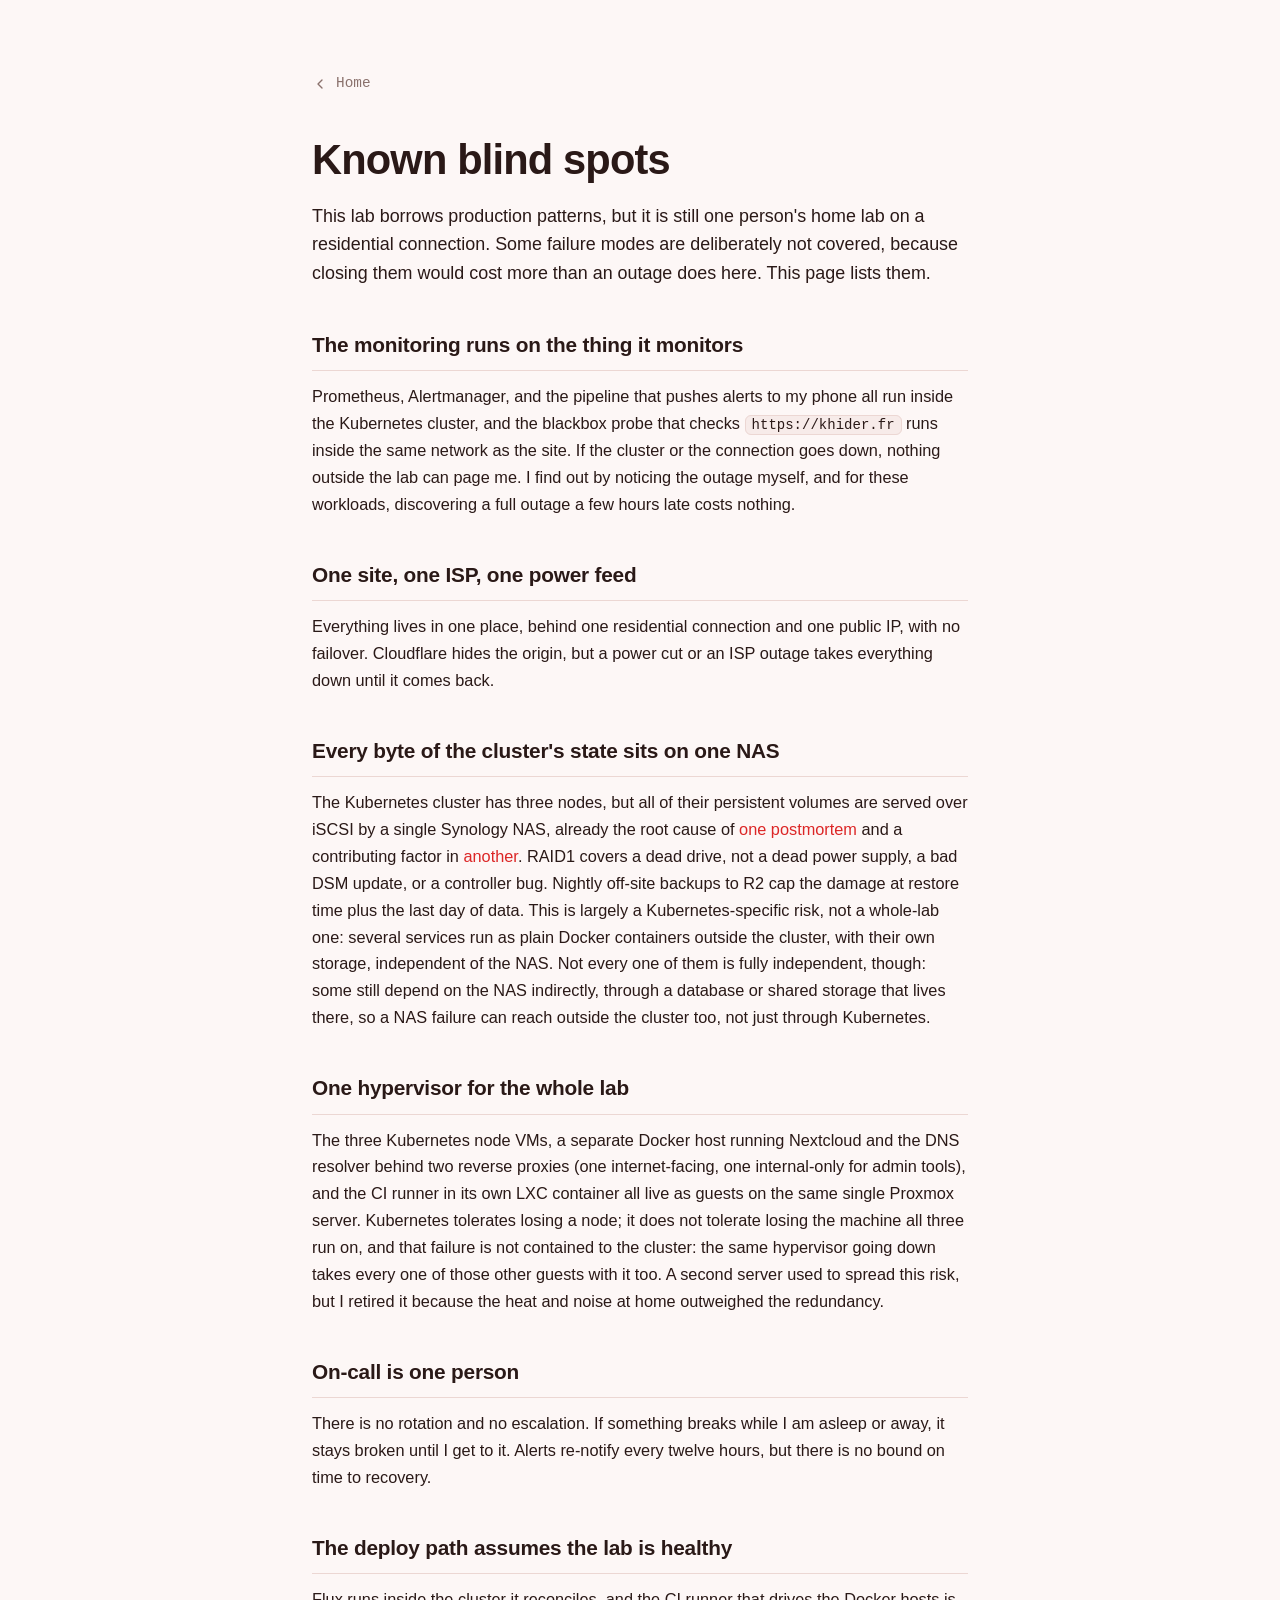
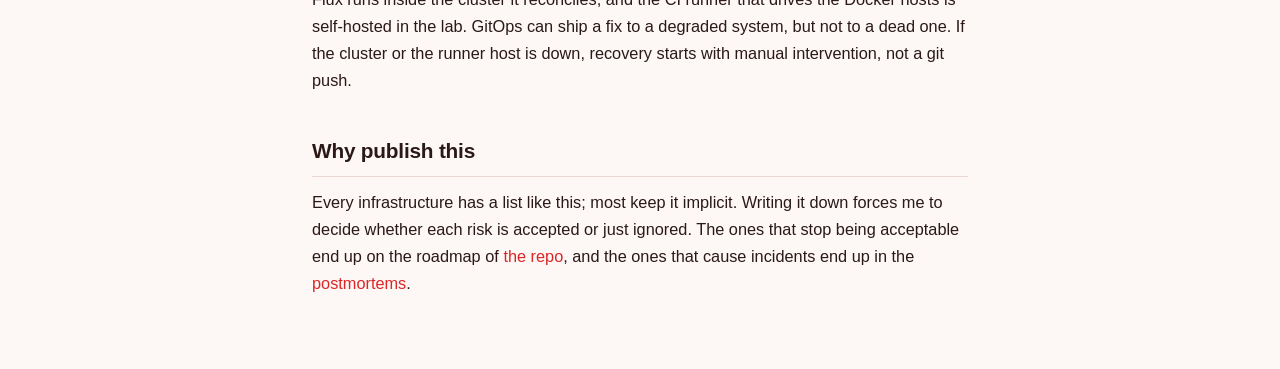
==== blind-spots/index.html @ 189da5d2 "Added 'STATS' button on the main page, and updated the years of experience" ====
<!DOCTYPE html>
<html lang="en">
<head>
  <meta charset="UTF-8" />
  <meta name="viewport" content="width=device-width, initial-scale=1.0" />
  <title>Known blind spots | Tarek KHIDER</title>
  <meta name="description" content="The deliberate weaknesses of the home lab serving this site: in-cluster monitoring, a single site and ISP, one NAS holding the cluster's state, and one hypervisor running everything." />
  <meta name="author" content="Tarek Khider" />
  <meta property="og:title" content="Known blind spots | Tarek Khider" />
  <meta property="og:description" content="Every infrastructure has failure modes it chooses not to cover. These are mine, and why I accept them." />
  <meta property="og:type" content="website" />
  <link rel="icon" href="data:image/svg+xml,<svg xmlns=%22http://www.w3.org/2000/svg%22 viewBox=%220 0 100 100%22><text y=%22.9em%22 font-size=%2290%22>%E2%9C%A6</text></svg>" />
  <link rel="stylesheet" href="/assets/css/style.css?v=13" />
</head>
<body>
  <main class="doc">
    <nav class="topnav">
      <a class="back-link" href="/">
        <svg viewBox="0 0 24 24" fill="none" stroke="currentColor" stroke-width="2" stroke-linecap="round" stroke-linejoin="round" aria-hidden="true">
          <path d="m15 18-6-6 6-6"/>
        </svg>
        Home
      </a>
    </nav>

    <article>
      <header class="post-head">
        <h1>Known blind spots</h1>
      </header>

      <div class="prose">
        <p class="lead">
          This lab borrows production patterns, but it is still one person's home lab
          on a residential connection. Some failure modes are deliberately not
          covered, because closing them would cost more than an outage does here.
          This page lists them.
        </p>

        <h2>The monitoring runs on the thing it monitors</h2>
        <p>
          Prometheus, Alertmanager, and the pipeline that pushes alerts to my phone
          all run inside the Kubernetes cluster, and the blackbox probe that checks
          <code>https://khider.fr</code> runs inside the same network as the site.
          If the cluster or the connection goes down, nothing outside the lab can
          page me. I find out by noticing the outage myself, and for these
          workloads, discovering a full outage a few hours late costs nothing.
        </p>

        <h2>One site, one ISP, one power feed</h2>
        <p>
          Everything lives in one place, behind one residential connection and one
          public IP, with no failover. Cloudflare hides the origin, but a power cut
          or an ISP outage takes everything down until it comes back.
        </p>

        <h2>Every byte of the cluster's state sits on one NAS</h2>
        <p>
          The Kubernetes cluster has three nodes, but all of their persistent volumes
          are served over iSCSI by a single Synology NAS, already the root cause of
          <a href="/postmortems/nvme-iscsi-corruption/">one postmortem</a> and a
          contributing factor in <a href="/postmortems/poe-port-frame-corruption/">another</a>.
          RAID1 covers a dead drive, not a dead power supply, a bad DSM update, or a
          controller bug. Nightly off-site backups to R2 cap the damage at restore
          time plus the last day of data. This is largely a Kubernetes-specific risk,
          not a whole-lab one: several services run as plain Docker containers
          outside the cluster, with their own storage, independent of the NAS. Not
          every one of them is fully independent, though: some still depend on the
          NAS indirectly, through a database or shared storage that lives there, so a
          NAS failure can reach outside the cluster too, not just through Kubernetes.
        </p>

        <h2>One hypervisor for the whole lab</h2>
        <p>
          The three Kubernetes node VMs, a separate Docker host running Nextcloud
          and the DNS resolver behind two reverse proxies (one internet-facing, one
          internal-only for admin tools), and the CI runner in its own LXC
          container all live as guests on the same single Proxmox server.
          Kubernetes tolerates losing a node; it does not tolerate losing the
          machine all three run on, and that failure is not contained to the
          cluster: the same hypervisor going down takes every one of those other
          guests with it too. A second server used to spread this risk, but I
          retired it because the heat and noise at home outweighed the redundancy.
        </p>

        <h2>On-call is one person</h2>
        <p>
          There is no rotation and no escalation. If something breaks while I am
          asleep or away, it stays broken until I get to it. Alerts re-notify every
          twelve hours, but there is no bound on time to recovery.
        </p>

        <h2>The deploy path assumes the lab is healthy</h2>
        <p>
          Flux runs inside the cluster it reconciles, and the CI runner that drives
          the Docker hosts is self-hosted in the lab. GitOps can ship a fix to a
          degraded system, but not to a dead one. If the cluster or the runner host
          is down, recovery starts with manual intervention, not a git push.
        </p>

        <h2>Why publish this</h2>
        <p>
          Every infrastructure has a list like this; most keep it implicit. Writing
          it down forces me to decide whether each risk is accepted or just ignored.
          The ones that stop being acceptable end up on the roadmap of
          <a href="https://github.com/tkhider/homelab-infra" target="_blank" rel="noopener noreferrer">the repo</a>,
          and the ones that cause incidents end up in the
          <a href="/postmortems/">postmortems</a>.
        </p>
      </div>
    </article>
  </main>
</body>
</html>
---- assets/css/style.css ----
:root {
  --bg: #140f0f;
  --bg-soft: #1e1616;
  --border: #362626;
  --text: #f2e9e6;
  --muted: #a4908c;
  --accent: #ef4444;
  --accent-dim: #dc2626;
  --link: #f87171;
  --ok: #4ade80;
  --crit: #b91c1c;
  --mono: ui-monospace, SFMono-Regular, "SF Mono", Menlo, Consolas, "Liberation Mono", monospace;
  --sans: -apple-system, BlinkMacSystemFont, "Segoe UI", Roboto, Helvetica, Arial, sans-serif;
}

@media (prefers-color-scheme: light) {
  :root {
    --bg: #fdf7f6;
    --bg-soft: #f7ebe9;
    --border: #ecd7d3;
    --text: #2a1917;
    --muted: #8a716c;
    --accent: #dc2626;
    --accent-dim: #b91c1c;
    --link: #dc2626;
    --ok: #16a34a;
    --crit: #991b1b;
  }
}

* { box-sizing: border-box; }

html { scroll-behavior: smooth; }

body {
  margin: 0;
  min-height: 100vh;
  display: flex;
  flex-direction: column;
  background: var(--bg);
  color: var(--text);
  font-family: var(--sans);
  line-height: 1.65;
  -webkit-font-smoothing: antialiased;
}

a { color: var(--link); text-decoration: none; }

/* ---------- Hero ---------- */
.hero {
  flex: 1;
  display: flex;
  flex-direction: column;
  align-items: flex-start;
  justify-content: center;
  max-width: 720px;
  width: 100%;
  margin: 0 auto;
  padding: 96px 32px 56px;
}

h1 {
  font-size: clamp(3rem, 9vw, 4.75rem);
  line-height: 1.05;
  margin: 0 0 10px;
  letter-spacing: -0.02em;
  font-weight: 700;
}
.surname { color: var(--accent); }

.role {
  font-family: var(--mono);
  color: var(--muted);
  font-size: clamp(1.1rem, 2.5vw, 1.35rem);
  margin: 0 0 36px;
}

.bio {
  color: var(--text);
  font-size: clamp(1.1rem, 2.2vw, 1.3rem);
  line-height: 1.6;
  max-width: 52ch;
  margin: 0 0 20px;
}
.bio:last-of-type { margin-bottom: 44px; }

/* ---------- Buttons ---------- */
.actions {
  display: flex;
  flex-wrap: wrap;
  gap: 14px;
}

.btn {
  display: inline-flex;
  align-items: center;
  gap: 9px;
  font-family: var(--mono);
  font-size: 1rem;
  padding: 13px 24px;
  border-radius: 999px;
  border: 1px solid var(--border);
  transition: transform 0.12s ease, border-color 0.12s ease, background 0.12s ease;
}
.btn:hover { transform: translateY(-2px); }
.btn:active { transform: translateY(0); }

.btn-icon { width: 18px; height: 18px; flex-shrink: 0; }

.btn-primary {
  background: var(--accent);
  border-color: var(--accent);
  color: #ffffff;
  font-weight: 600;
}
.btn-primary:hover { background: var(--accent-dim); border-color: var(--accent-dim); }

.btn-ghost {
  background: var(--bg-soft);
  color: var(--text);
}
.btn-ghost:hover { border-color: var(--accent); color: var(--accent); }

/* ---------- CV popup (zero JS, CSS-only) ---------- */
.cv-open { cursor: pointer; }

/* Hidden until the checkbox is checked. */
.cv-modal {
  display: none;
  position: fixed;
  inset: 0;
  z-index: 50;
  align-items: center;
  justify-content: center;
  padding: 24px;
}
.cv-check:checked ~ .cv-modal { display: flex; }

.cv-backdrop {
  position: absolute;
  inset: 0;
  background: rgba(0, 0, 0, 0.55);
  cursor: pointer;
}

.cv-card {
  position: relative;
  background: var(--bg-soft);
  border: 1px solid var(--border);
  border-radius: 18px;
  padding: 14px;
  min-width: 240px;
  box-shadow: 0 16px 48px rgba(0, 0, 0, 0.4);
}

.cv-card-title {
  margin: 4px 6px 12px;
  font-family: var(--mono);
  font-size: 0.85rem;
  color: var(--muted);
}

.cv-menu-item {
  display: flex;
  align-items: center;
  gap: 10px;
  font-family: var(--mono);
  font-size: 0.95rem;
  color: var(--text);
  padding: 11px 14px;
  border-radius: 999px;
  white-space: nowrap;
  transition: background 0.12s ease, color 0.12s ease;
}
.cv-menu-item:hover,
.cv-menu-item:focus-visible {
  background: var(--bg);
  color: var(--accent);
  outline: none;
}

/* ---------- Page links ---------- */
.page-links {
  margin: 0 0 44px;
  display: flex;
  flex-wrap: wrap;
  align-items: baseline;
  column-gap: 14px;
  row-gap: 8px;
  font-family: var(--mono);
  font-size: 0.95rem;
}
.page-links a {
  color: var(--accent);
  border-bottom: 1px solid transparent;
  transition: border-color 0.12s ease;
}
.page-links a:hover { border-bottom-color: var(--accent); }
.page-links .sep { color: var(--muted); }

/* ---------- 404 page ---------- */
.error-page {
  align-items: center;
  text-align: center;
}
.error-img {
  width: 220px;
  height: 220px;
  object-fit: cover;
  border-radius: 50%;
  border: 1px solid var(--border);
  margin-bottom: 28px;
}
.error-page h1 { font-size: clamp(2.2rem, 6vw, 3rem); }
.error-page hr {
  width: 64px;
  border: none;
  border-top: 1px solid var(--border);
  margin: 20px 0;
}

/* ---------- Writing (blog) ---------- */
.doc {
  flex: 1;
  width: 100%;
  max-width: 720px;
  margin: 0 auto;
  padding: 72px 32px 56px;
}

.topnav {
  display: flex;
  flex-wrap: wrap;
  align-items: center;
  justify-content: space-between;
  gap: 16px;
  margin-bottom: 40px;
}

.back-link {
  display: inline-flex;
  align-items: center;
  gap: 8px;
  font-family: var(--mono);
  font-size: 0.9rem;
  color: var(--muted);
  transition: color 0.12s ease;
}
.back-link:hover { color: var(--accent); }
.back-link svg { width: 16px; height: 16px; }

/* Post list */
.post-list {
  list-style: none;
  margin: 0;
  padding: 0;
  display: flex;
  flex-direction: column;
  gap: 4px;
}
.post-list li { border-top: 1px solid var(--border); }
.post-list li:last-child { border-bottom: 1px solid var(--border); }
.post-item {
  display: flex;
  flex-direction: column;
  gap: 4px;
  padding: 20px 4px;
  transition: padding-left 0.12s ease;
}
.post-item:hover { padding-left: 12px; }
.post-item .post-meta {
  display: flex;
  align-items: center;
  gap: 10px;
  font-family: var(--mono);
  font-size: 0.76rem;
}
.post-item .post-date {
  font-family: var(--mono);
  font-size: 0.78rem;
  color: var(--muted);
}
.post-item .post-summary {
  font-size: 0.95rem;
  color: var(--muted);
  line-height: 1.5;
}
.post-item .post-title {
  font-size: 1.2rem;
  font-weight: 600;
  color: var(--text);
  line-height: 1.35;
}
.post-item:hover .post-title { color: var(--accent); }

/* Post meta + severity chips */
.post-head { margin-bottom: 8px; }
.post-head h1 {
  font-size: clamp(1.9rem, 5vw, 2.6rem);
  line-height: 1.15;
  letter-spacing: -0.02em;
  margin: 0 0 18px;
}
.meta-row {
  display: flex;
  flex-wrap: wrap;
  gap: 8px;
  margin-bottom: 8px;
  font-family: var(--mono);
  font-size: 0.76rem;
}
.chip {
  display: inline-flex;
  align-items: center;
  gap: 6px;
  padding: 4px 11px;
  border-radius: 999px;
  border: 1px solid var(--border);
  background: var(--bg-soft);
  color: var(--muted);
}
.chip.resolved {
  border-color: color-mix(in srgb, var(--ok) 45%, transparent);
  color: var(--ok);
  background: color-mix(in srgb, var(--ok) 12%, transparent);
}
.chip.sev {
  border-color: color-mix(in srgb, var(--crit) 50%, transparent);
  color: var(--crit);
  background: color-mix(in srgb, var(--crit) 12%, transparent);
}

/* Prose */
.prose { font-size: 1.02rem; }
.prose h2 {
  font-size: 1.3rem;
  letter-spacing: -0.01em;
  margin: 40px 0 12px;
  padding-bottom: 8px;
  border-bottom: 1px solid var(--border);
}
.prose h3 { font-size: 1.05rem; margin: 28px 0 8px; }
.prose p { margin: 0 0 16px; }
.prose ul, .prose ol { margin: 0 0 16px; padding-left: 22px; }
.prose li { margin: 6px 0; }
.prose li::marker { color: var(--accent); }
.prose strong { color: var(--text); font-weight: 600; }
.prose a { border-bottom: 1px solid transparent; transition: border-color 0.12s ease; }
.prose a:hover { border-bottom-color: var(--link); }
.prose code {
  font-family: var(--mono);
  font-size: 0.86em;
  background: var(--bg-soft);
  border: 1px solid var(--border);
  border-radius: 6px;
  padding: 1px 6px;
}
.prose .lead {
  font-size: 1.12rem;
  color: var(--text);
  line-height: 1.6;
}
.prose figure {
  margin: 20px 0 24px;
  border: 1px solid var(--border);
  border-radius: 10px;
  overflow: hidden;
  background: var(--bg-soft);
}
.prose figure img { display: block; width: 100%; height: auto; }
.prose figcaption {
  font-family: var(--mono);
  font-size: 0.78rem;
  color: var(--muted);
  line-height: 1.5;
  padding: 10px 14px;
  border-top: 1px solid var(--border);
}
.term {
  margin: 0 0 16px;
  padding: 12px 14px;
  background: var(--bg-soft);
  border: 1px solid var(--border);
  border-radius: 8px;
  font-family: var(--mono);
  font-size: 0.82em;
  line-height: 1.55;
  overflow-x: auto;
  white-space: pre;
  color: var(--muted);
}
.term .ok { color: var(--ok); }
.term .bad { color: var(--crit); }
.term .cmd { color: var(--text); }
.term .muted { color: var(--muted); }

.task-list { list-style: none; padding-left: 4px; }
.task-list li { padding-left: 26px; position: relative; }
.task-list li::before {
  content: "";
  position: absolute;
  left: 0;
  top: 0.45em;
  width: 13px;
  height: 13px;
  border: 1px solid var(--muted);
  border-radius: 4px;
}
.task-list li.done { color: var(--muted); }
.task-list li.done::before {
  background: var(--accent);
  border-color: var(--accent);
}
.task-list li.done::after {
  content: "";
  position: absolute;
  left: 4px;
  top: 0.5em;
  width: 4px;
  height: 8px;
  border: solid #ffffff;
  border-width: 0 2px 2px 0;
  transform: rotate(45deg);
}

/* ---------- Architecture diagram ---------- */
.diagram {
  display: flex;
  flex-direction: column;
  margin: 24px 0 24px;
}

.d-box {
  border: 1px solid var(--border);
  background: var(--bg-soft);
  border-radius: 12px;
  padding: 12px 16px;
  text-align: center;
}
.d-name {
  display: block;
  font-weight: 600;
  font-size: 0.95rem;
  color: var(--text);
}
.d-sub {
  display: block;
  font-family: var(--mono);
  font-size: 0.72rem;
  color: var(--muted);
  line-height: 1.5;
  margin-top: 3px;
}

.d-arrow {
  display: flex;
  flex-direction: column;
  align-items: center;
  padding: 5px 0;
  font-family: var(--mono);
  font-size: 0.72rem;
  color: var(--muted);
  text-align: center;
}
.d-arrow::after {
  content: "\2193";
  color: var(--accent);
  font-size: 1.05rem;
  line-height: 1.2;
}

.d-cluster { padding-bottom: 16px; }
.d-inner {
  border: 1px solid var(--border);
  background: var(--bg);
  border-radius: 10px;
  padding: 10px 14px;
  margin-top: 12px;
}
.d-chips {
  display: flex;
  flex-wrap: wrap;
  justify-content: center;
  gap: 7px;
  margin-top: 12px;
}
.d-chip {
  font-family: var(--mono);
  font-size: 0.72rem;
  color: var(--muted);
  border: 1px solid var(--border);
  background: var(--bg);
  border-radius: 999px;
  padding: 3px 10px;
}

.d-split {
  display: grid;
  grid-template-columns: 1fr 1fr;
  gap: 0 18px;
}
.d-branch {
  display: flex;
  flex-direction: column;
}
.d-branch .d-box { flex: 1; }

.d-row {
  display: flex;
  align-items: stretch;
}
.d-row .d-box { flex: 1; }
.d-harrow {
  display: flex;
  flex-direction: column;
  align-items: center;
  justify-content: center;
  padding: 0 10px;
  font-family: var(--mono);
  font-size: 0.72rem;
  color: var(--muted);
  text-align: center;
  max-width: 110px;
}
.d-harrow::after {
  content: "\2192";
  color: var(--accent);
  font-size: 1.05rem;
}

@media (max-width: 560px) {
  .hero { padding-top: 56px; }
  .doc { padding-top: 48px; }
  .d-split { grid-template-columns: 1fr; }
  .d-row { flex-direction: column; }
  .d-harrow { padding: 5px 0; max-width: none; }
  .d-harrow::after { content: "\2193"; }
}
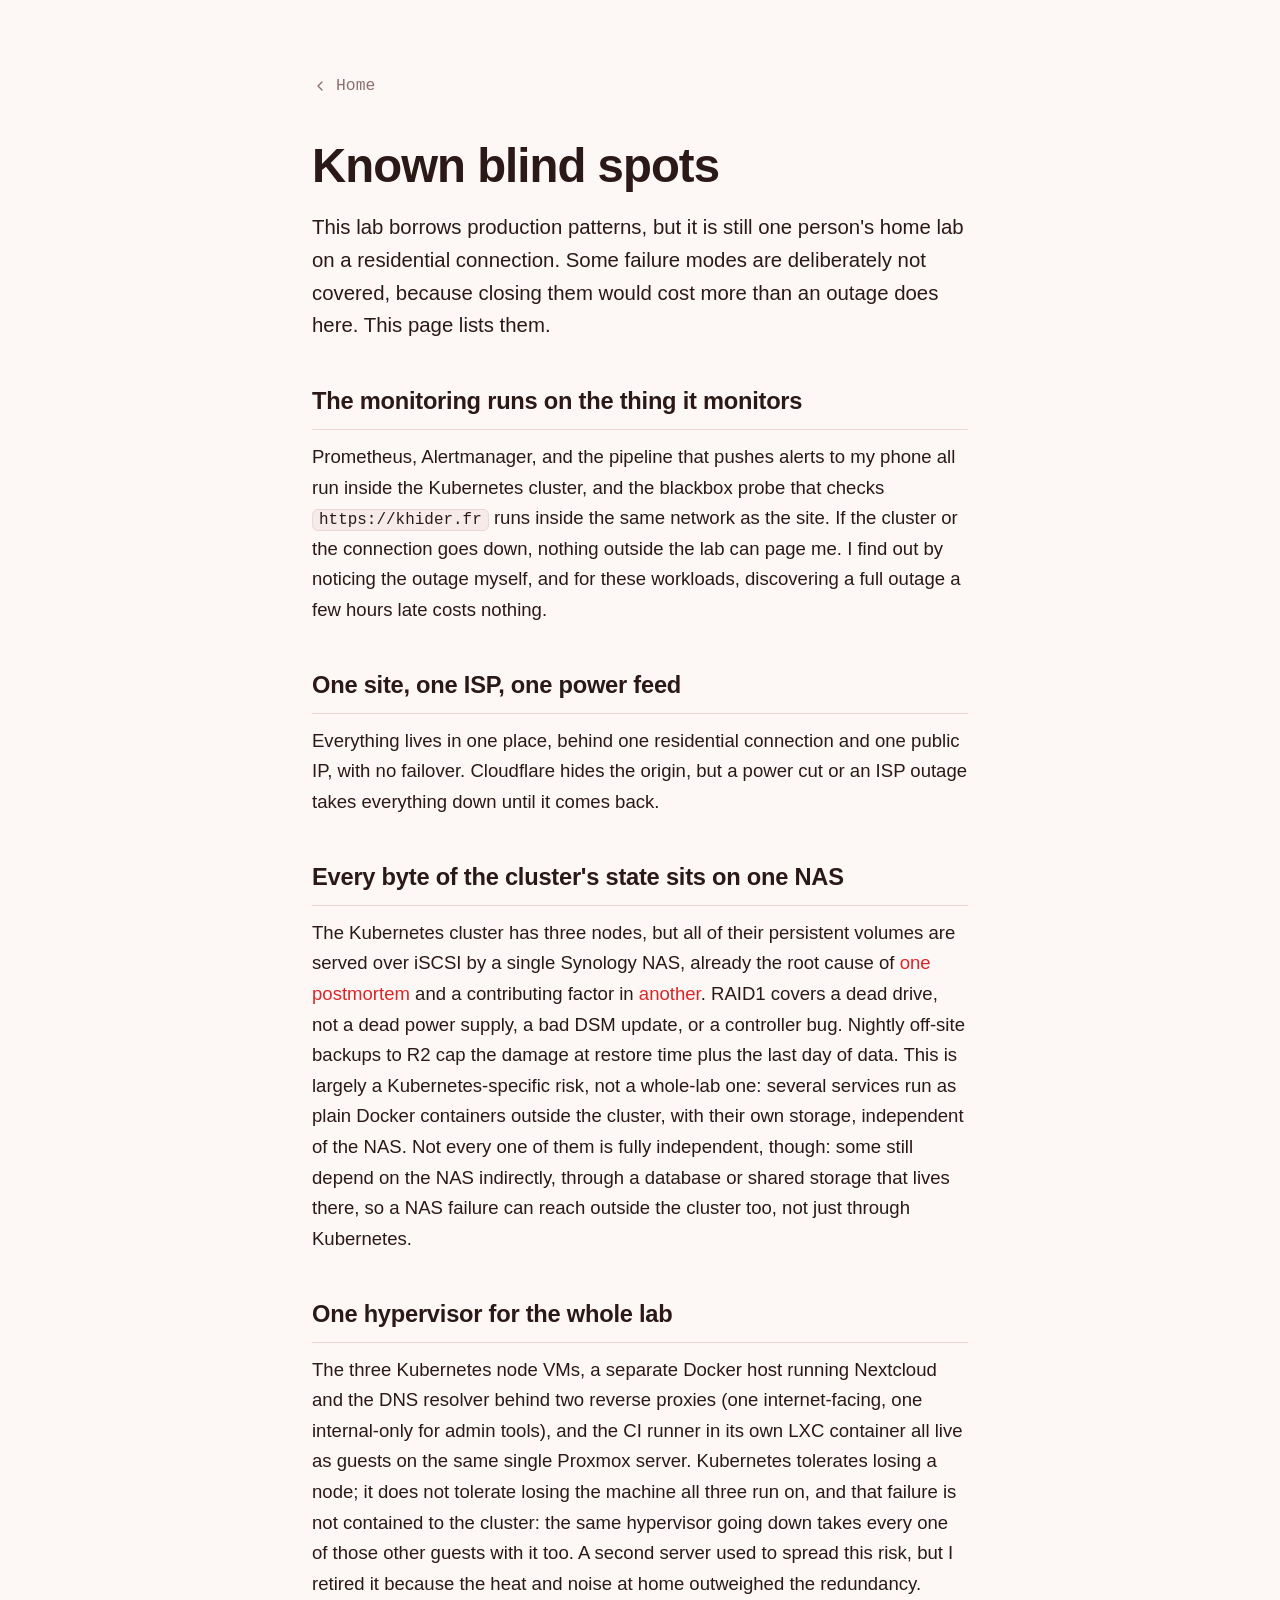
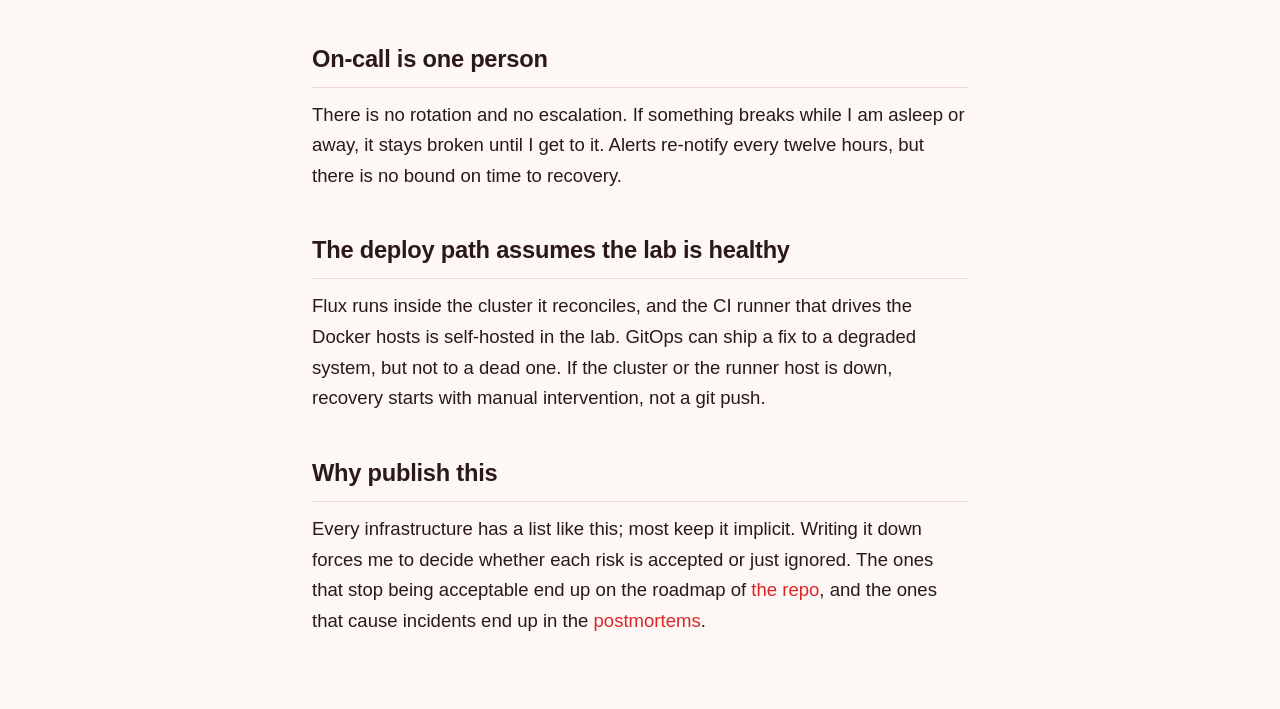
==== commit 07e4e24b: "Fix zoomed-out look with fluid root font-size, trim README Text sizes relied on clamp() with vw unit" ====
--- a/blind-spots/index.html
+++ b/blind-spots/index.html
@@ -10,7 +10,7 @@
   <meta property="og:description" content="Every infrastructure has failure modes it chooses not to cover. These are mine, and why I accept them." />
   <meta property="og:type" content="website" />
   <link rel="icon" href="data:image/svg+xml,<svg xmlns=%22http://www.w3.org/2000/svg%22 viewBox=%220 0 100 100%22><text y=%22.9em%22 font-size=%2290%22>%E2%9C%A6</text></svg>" />
-  <link rel="stylesheet" href="/assets/css/style.css?v=13" />
+  <link rel="stylesheet" href="/assets/css/style.css?v=14" />
 </head>
 <body>
   <main class="doc">
--- a/assets/css/style.css
+++ b/assets/css/style.css
@@ -30,7 +30,10 @@
 
 * { box-sizing: border-box; }
 
-html { scroll-behavior: smooth; }
+html {
+  scroll-behavior: smooth;
+  font-size: clamp(16px, 15px + 0.25vw, 19px);
+}
 
 body {
   margin: 0;
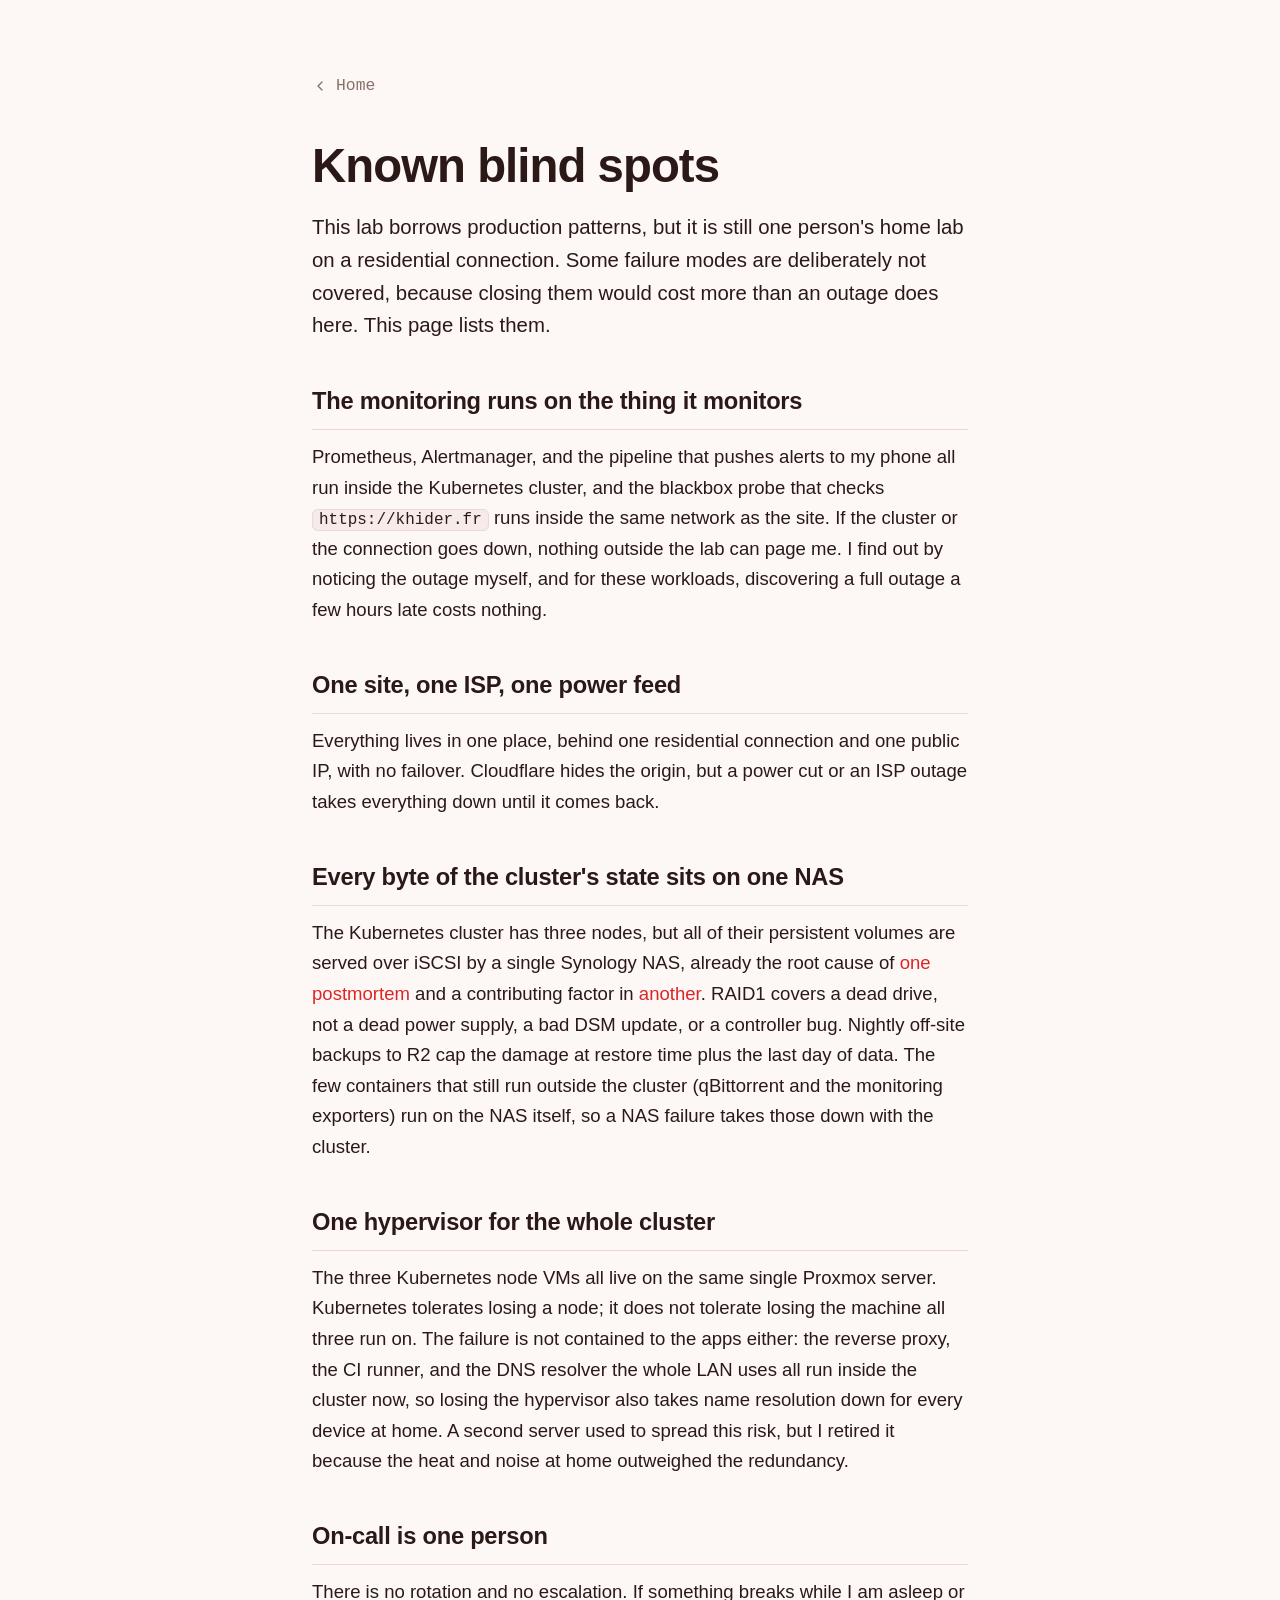
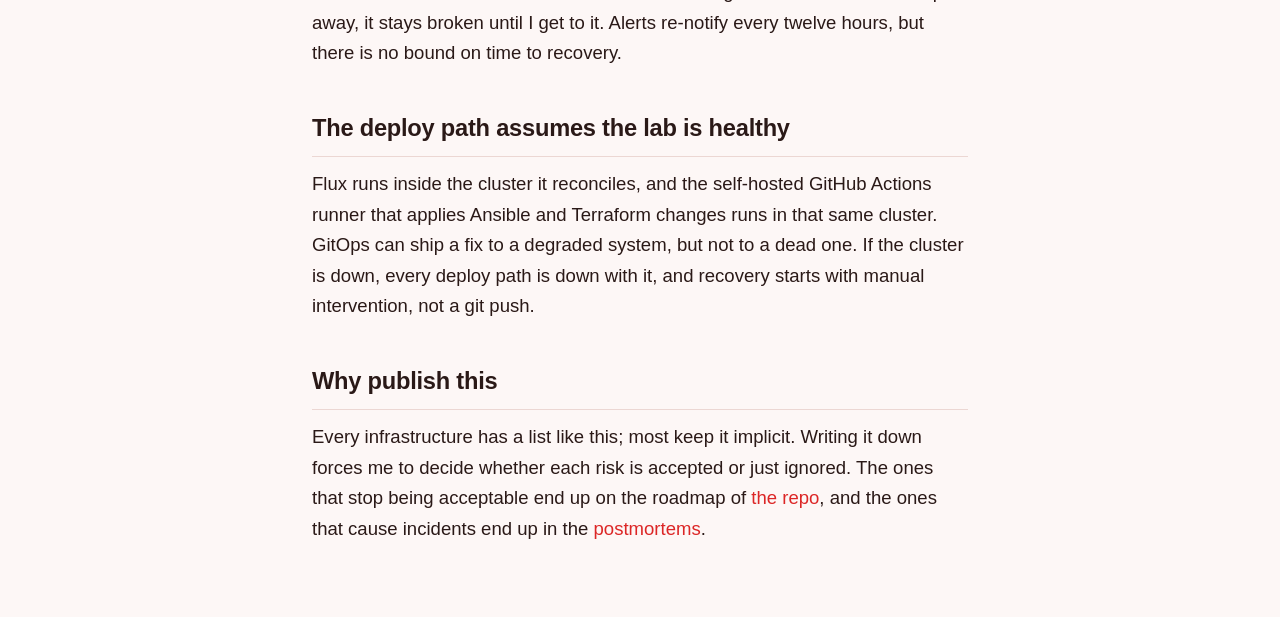
==== commit effe9aa0: "Refresh blind spots against the current homelab, drop unplanned PoE follow-ups" ====
--- a/blind-spots/index.html
+++ b/blind-spots/index.html
@@ -4,7 +4,7 @@
   <meta charset="UTF-8" />
   <meta name="viewport" content="width=device-width, initial-scale=1.0" />
   <title>Known blind spots | Tarek KHIDER</title>
-  <meta name="description" content="The deliberate weaknesses of the home lab serving this site: in-cluster monitoring, a single site and ISP, one NAS holding the cluster's state, and one hypervisor running everything." />
+  <meta name="description" content="The deliberate weaknesses of the home lab serving this site: in-cluster monitoring, a single site and ISP, one NAS holding the cluster's state, and one hypervisor running the cluster." />
   <meta name="author" content="Tarek Khider" />
   <meta property="og:title" content="Known blind spots | Tarek Khider" />
   <meta property="og:description" content="Every infrastructure has failure modes it chooses not to cover. These are mine, and why I accept them." />
@@ -61,25 +61,21 @@
           contributing factor in <a href="/postmortems/poe-port-frame-corruption/">another</a>.
           RAID1 covers a dead drive, not a dead power supply, a bad DSM update, or a
           controller bug. Nightly off-site backups to R2 cap the damage at restore
-          time plus the last day of data. This is largely a Kubernetes-specific risk,
-          not a whole-lab one: several services run as plain Docker containers
-          outside the cluster, with their own storage, independent of the NAS. Not
-          every one of them is fully independent, though: some still depend on the
-          NAS indirectly, through a database or shared storage that lives there, so a
-          NAS failure can reach outside the cluster too, not just through Kubernetes.
+          time plus the last day of data. The few containers that still run outside
+          the cluster (qBittorrent and the monitoring exporters) run on the NAS
+          itself, so a NAS failure takes those down with the cluster.
         </p>
 
-        <h2>One hypervisor for the whole lab</h2>
+        <h2>One hypervisor for the whole cluster</h2>
         <p>
-          The three Kubernetes node VMs, a separate Docker host running Nextcloud
-          and the DNS resolver behind two reverse proxies (one internet-facing, one
-          internal-only for admin tools), and the CI runner in its own LXC
-          container all live as guests on the same single Proxmox server.
+          The three Kubernetes node VMs all live on the same single Proxmox server.
           Kubernetes tolerates losing a node; it does not tolerate losing the
-          machine all three run on, and that failure is not contained to the
-          cluster: the same hypervisor going down takes every one of those other
-          guests with it too. A second server used to spread this risk, but I
-          retired it because the heat and noise at home outweighed the redundancy.
+          machine all three run on. The failure is not contained to the apps
+          either: the reverse proxy, the CI runner, and the DNS resolver the whole
+          LAN uses all run inside the cluster now, so losing the hypervisor also
+          takes name resolution down for every device at home. A second server
+          used to spread this risk, but I retired it because the heat and noise at
+          home outweighed the redundancy.
         </p>
 
         <h2>On-call is one person</h2>
@@ -91,10 +87,11 @@
 
         <h2>The deploy path assumes the lab is healthy</h2>
         <p>
-          Flux runs inside the cluster it reconciles, and the CI runner that drives
-          the Docker hosts is self-hosted in the lab. GitOps can ship a fix to a
-          degraded system, but not to a dead one. If the cluster or the runner host
-          is down, recovery starts with manual intervention, not a git push.
+          Flux runs inside the cluster it reconciles, and the self-hosted GitHub
+          Actions runner that applies Ansible and Terraform changes runs in that
+          same cluster. GitOps can ship a fix to a degraded system, but not to a
+          dead one. If the cluster is down, every deploy path is down with it, and
+          recovery starts with manual intervention, not a git push.
         </p>
 
         <h2>Why publish this</h2>
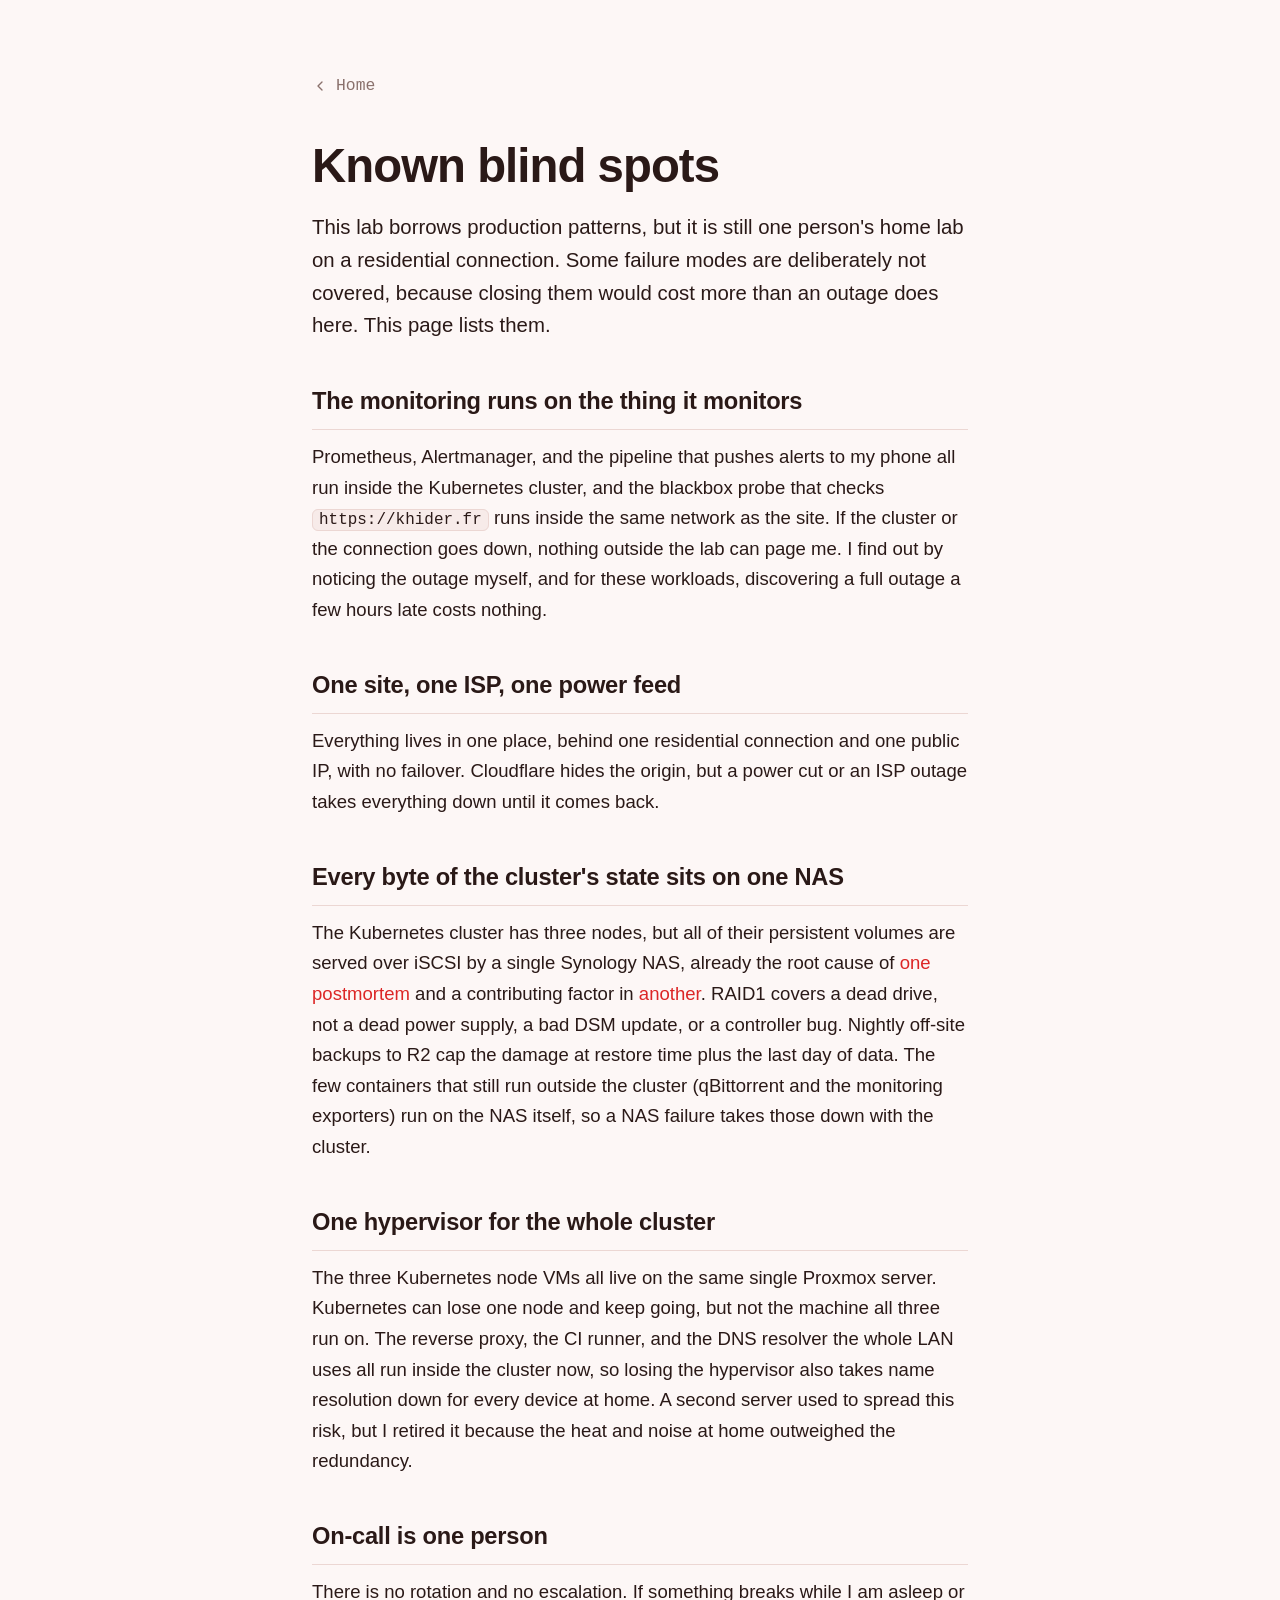
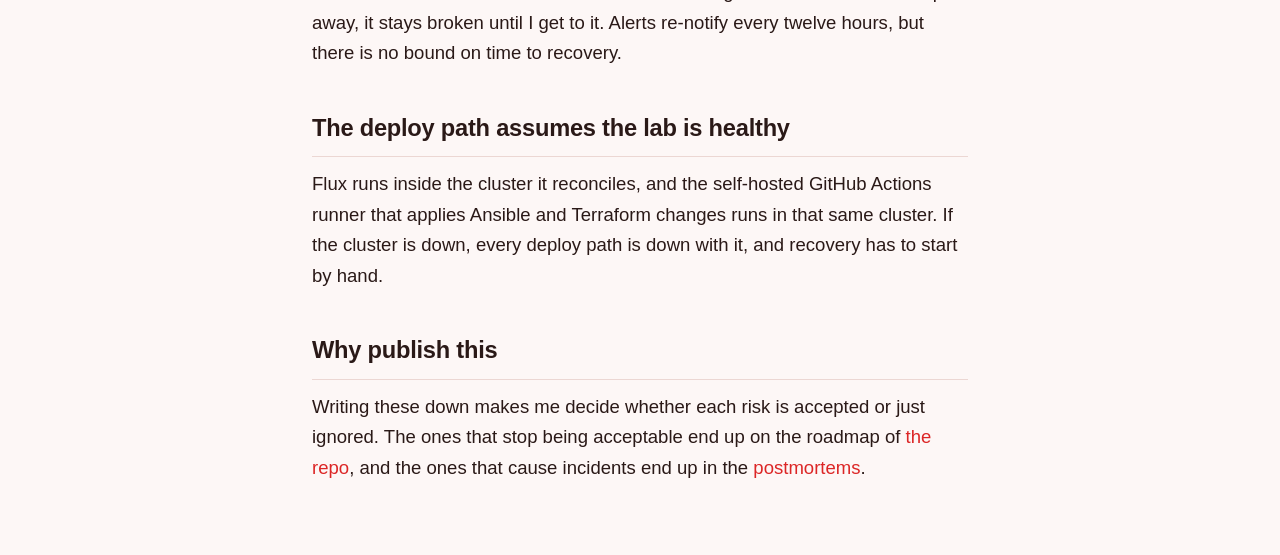
==== commit 2ecdba84: "added new postmortem" ====
--- a/blind-spots/index.html
+++ b/blind-spots/index.html
@@ -10,7 +10,7 @@
   <meta property="og:description" content="Every infrastructure has failure modes it chooses not to cover. These are mine, and why I accept them." />
   <meta property="og:type" content="website" />
   <link rel="icon" href="data:image/svg+xml,<svg xmlns=%22http://www.w3.org/2000/svg%22 viewBox=%220 0 100 100%22><text y=%22.9em%22 font-size=%2290%22>%E2%9C%A6</text></svg>" />
-  <link rel="stylesheet" href="/assets/css/style.css?v=14" />
+  <link rel="stylesheet" href="/assets/css/style.css?v=15" />
 </head>
 <body>
   <main class="doc">
@@ -69,11 +69,10 @@
         <h2>One hypervisor for the whole cluster</h2>
         <p>
           The three Kubernetes node VMs all live on the same single Proxmox server.
-          Kubernetes tolerates losing a node; it does not tolerate losing the
-          machine all three run on. The failure is not contained to the apps
-          either: the reverse proxy, the CI runner, and the DNS resolver the whole
-          LAN uses all run inside the cluster now, so losing the hypervisor also
-          takes name resolution down for every device at home. A second server
+          Kubernetes can lose one node and keep going, but not the machine all
+          three run on. The reverse proxy, the CI runner, and the DNS resolver the
+          whole LAN uses all run inside the cluster now, so losing the hypervisor
+          also takes name resolution down for every device at home. A second server
           used to spread this risk, but I retired it because the heat and noise at
           home outweighed the redundancy.
         </p>
@@ -89,16 +88,14 @@
         <p>
           Flux runs inside the cluster it reconciles, and the self-hosted GitHub
           Actions runner that applies Ansible and Terraform changes runs in that
-          same cluster. GitOps can ship a fix to a degraded system, but not to a
-          dead one. If the cluster is down, every deploy path is down with it, and
-          recovery starts with manual intervention, not a git push.
+          same cluster. If the cluster is down, every deploy path is down with it,
+          and recovery has to start by hand.
         </p>
 
         <h2>Why publish this</h2>
         <p>
-          Every infrastructure has a list like this; most keep it implicit. Writing
-          it down forces me to decide whether each risk is accepted or just ignored.
-          The ones that stop being acceptable end up on the roadmap of
+          Writing these down makes me decide whether each risk is accepted or just
+          ignored. The ones that stop being acceptable end up on the roadmap of
           <a href="https://github.com/tkhider/homelab-infra" target="_blank" rel="noopener noreferrer">the repo</a>,
           and the ones that cause incidents end up in the
           <a href="/postmortems/">postmortems</a>.
--- a/assets/css/style.css
+++ b/assets/css/style.css
@@ -273,6 +273,7 @@
 .post-item:hover { padding-left: 12px; }
 .post-item .post-meta {
   display: flex;
+  flex-wrap: wrap;
   align-items: center;
   gap: 10px;
   font-family: var(--mono);
@@ -332,6 +333,11 @@
   color: var(--crit);
   background: color-mix(in srgb, var(--crit) 12%, transparent);
 }
+.chip.tag {
+  background: transparent;
+  border-style: dashed;
+}
+.chip.tag::before { content: "#"; opacity: 0.6; margin-right: -4px; }
 
 /* Prose */
 .prose { font-size: 1.02rem; }
